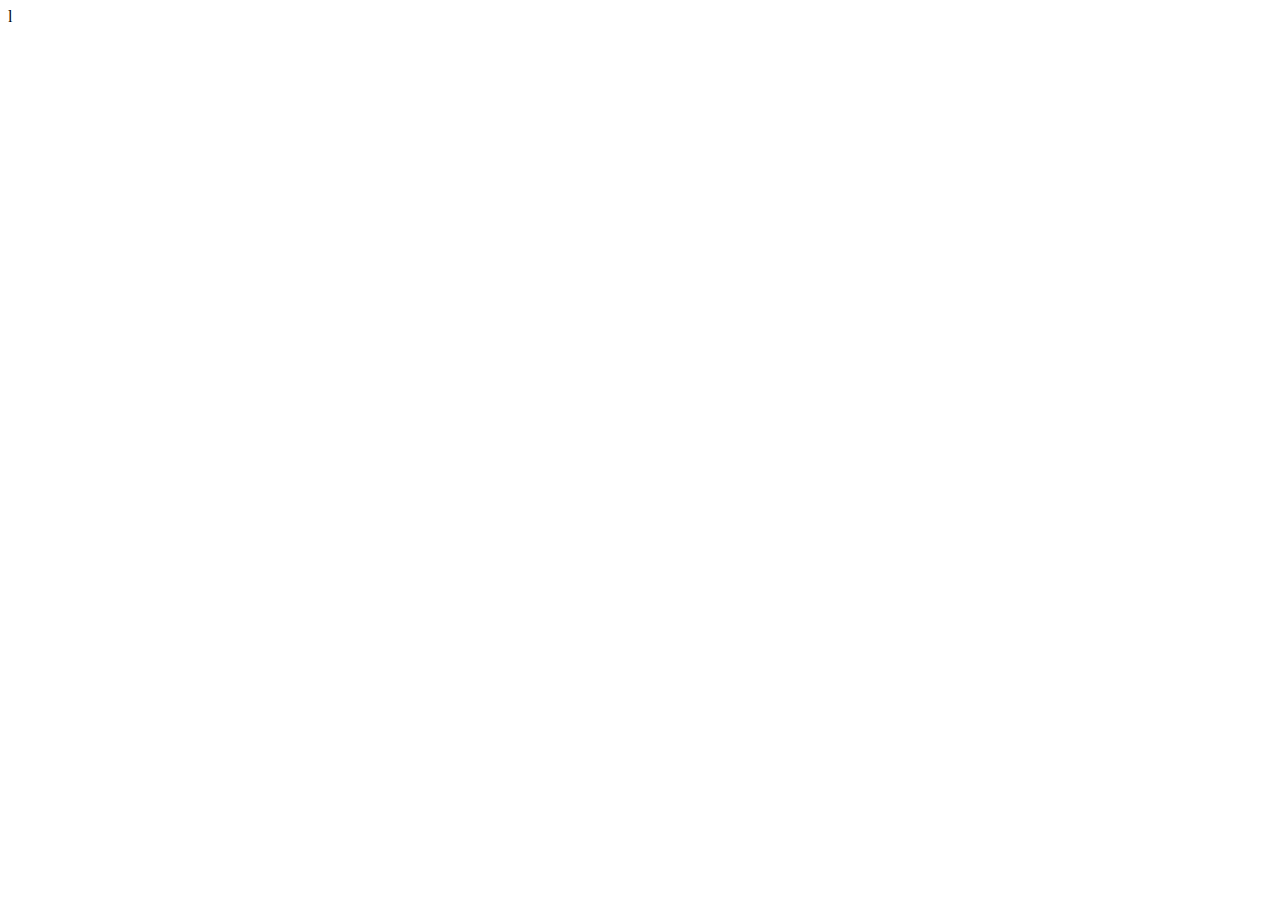
==== about.html @ 7e2c0f9c "Initial commit: Setup base files, CSS, Google Font, FontAwesome; generate css reset." ====
<!DOCTYPE html>
<html lang="en">
<head>
    <meta charset="UTF-8">
    <meta name="viewport" content="width=device-width, initial-scale=1.0">
    <title>Document</title>
</head>
<body>
    
</body>
</html>l
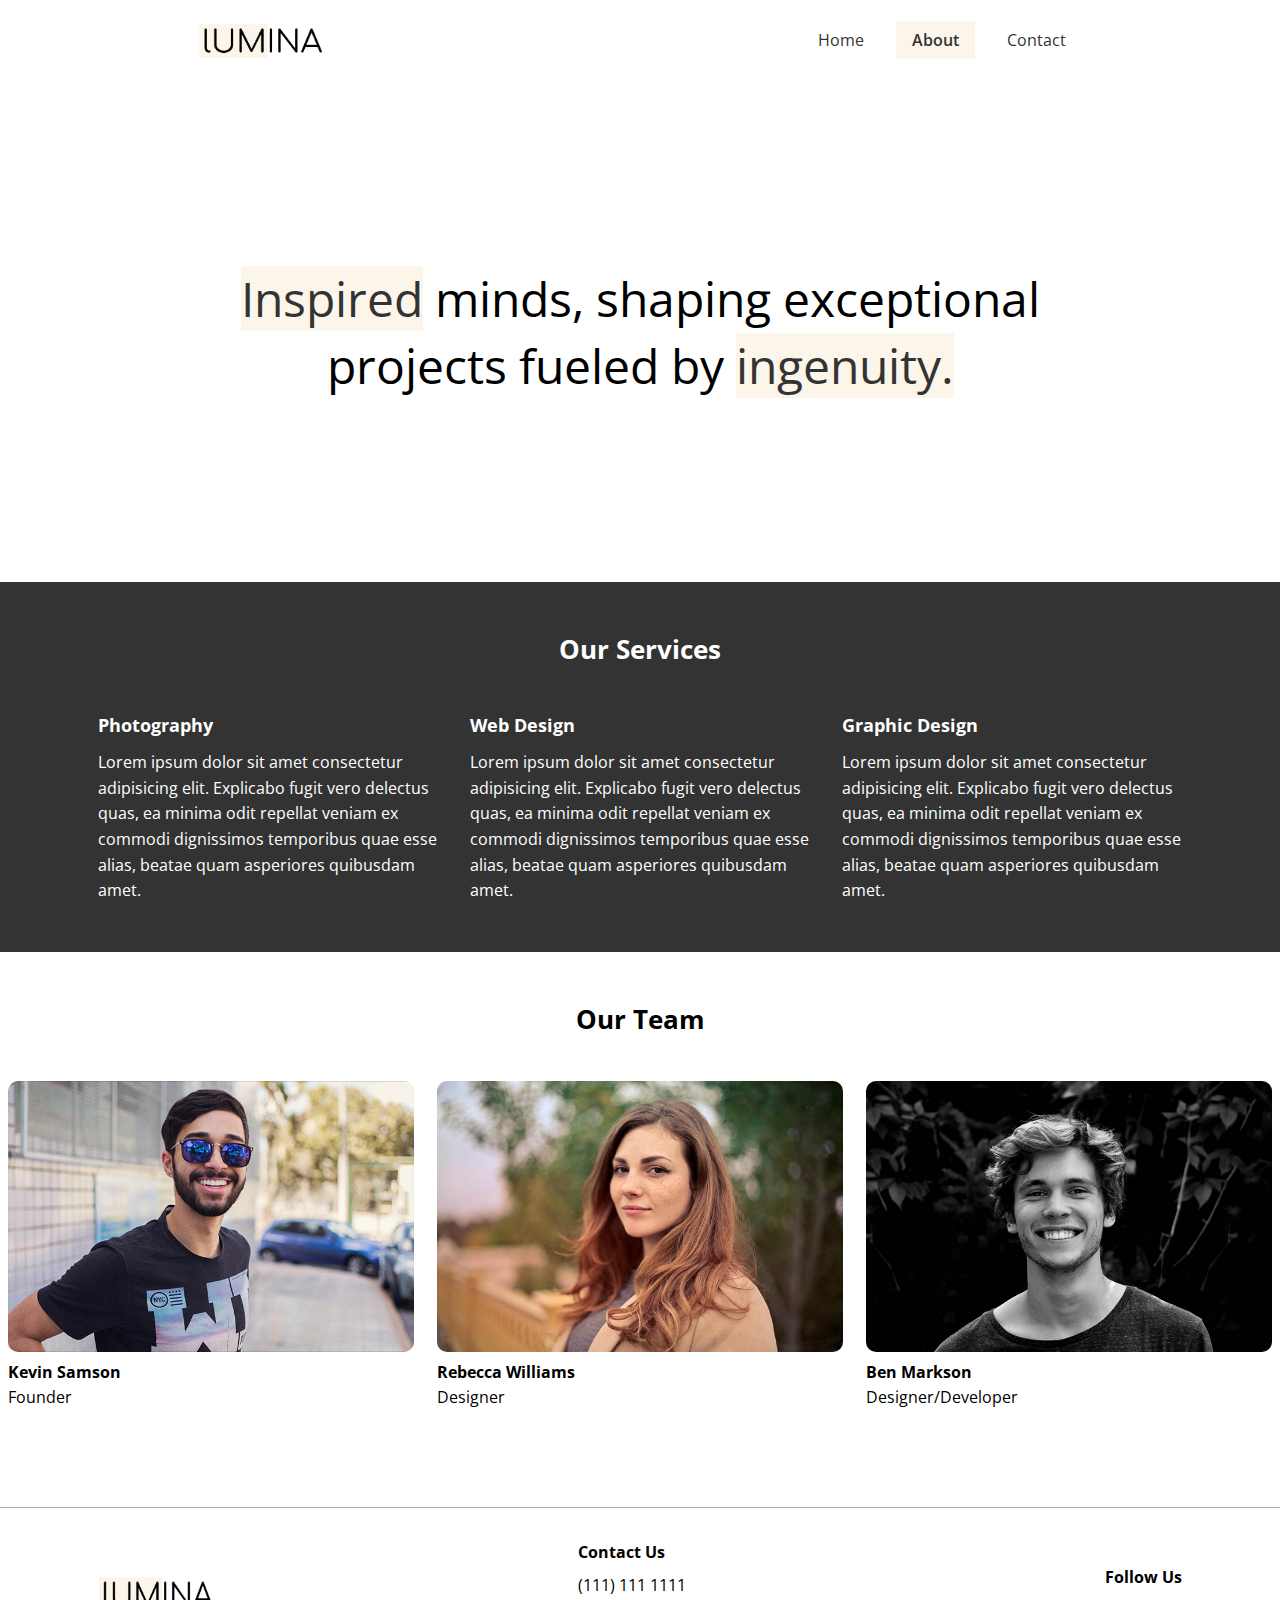
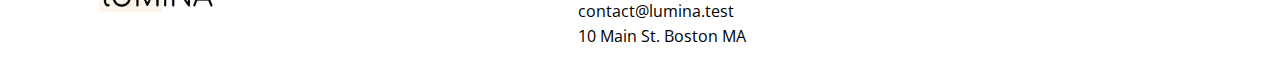
==== commit 0a7cd1eb: "Add About and Contact pages, add styling and responsiveness." ====
--- a/about.html
+++ b/about.html
@@ -3,9 +3,108 @@
 <head>
     <meta charset="UTF-8">
     <meta name="viewport" content="width=device-width, initial-scale=1.0">
-    <title>Document</title>
+    <link rel="preconnect" href="https://fonts.googleapis.com">
+    <link rel="preconnect" href="https://fonts.gstatic.com" crossorigin>
+    <link href="https://fonts.googleapis.com/css2?family=Open+Sans:ital,wght@0,300..800;1,300..800&display=swap" rel="stylesheet">
+    <link rel="stylesheet" href="https://cdnjs.cloudflare.com/ajax/libs/font-awesome/6.6.0/css/all.min.css" integrity="sha512-Kc323vGBEqzTmouAECnVceyQqyqdsSiqLQISBL29aUW4U/M7pSPA/gEUZQqv1cwx4OnYxTxve5UMg5GT6L4JJg==" crossorigin="anonymous" referrerpolicy="no-referrer" />
+    <link rel="stylesheet" href="./css/styles.css">
+    <link rel="icon" href="images/favicon.ico">
+    <title>About Lumina Creative</title>
 </head>
 <body>
-    
+
+    <header class="header">
+        <div class="container container-sm header-flex">
+            <img src="images/logo.png" alt="Lumina Creative" class="logo">
+            <ul class="main-menu">
+                <li><a href="/">Home</a</li>
+                <li><a class="current" href="about.html">About</a></li>
+                <li><a href="contact.html">Contact</a></li>
+            </ul>
+        </div>
+    </header>
+
+    <section class="hero">
+        <div class="container container-sm">
+            <h2>
+                <span class="bg-primary">Inspired</span> minds, shaping exceptional projects fueled by <span class="bg-primary">ingenuity.</span>
+            </h2>
+        </div>
+    </section>
+
+    <section class="services bg-dark">
+        <div class="container">
+            <h2 class="section-heading">Our Services</h2>
+            <div class="services-flex">
+                <div class="service-item">
+                    <h4>Photography</h4>
+                    <p>
+                        Lorem ipsum dolor sit amet consectetur adipisicing elit. Explicabo fugit vero delectus quas, ea minima odit repellat veniam ex commodi dignissimos temporibus quae esse alias, beatae quam asperiores quibusdam amet.
+                    </p>
+                </div>
+                <div class="service-item">
+                    <h4>Web Design</h4>
+                    <p>
+                        Lorem ipsum dolor sit amet consectetur adipisicing elit. Explicabo fugit vero delectus quas, ea minima odit repellat veniam ex commodi dignissimos temporibus quae esse alias, beatae quam asperiores quibusdam amet.
+                    </p>
+                </div>
+                <div class="service-item">
+                    <h4>Graphic Design</h4>
+                    <p>
+                        Lorem ipsum dolor sit amet consectetur adipisicing elit. Explicabo fugit vero delectus quas, ea minima odit repellat veniam ex commodi dignissimos temporibus quae esse alias, beatae quam asperiores quibusdam amet.
+                    </p>
+                </div>
+            </div>
+        </div>
+    </section>
+
+    <section class="team">
+        <div class="container container-lg">
+            <h2 class="section-heading">Our Team</h2>
+            <div class="team-flex">
+                <div class="team-items">
+                    <img src="images/team1.jpg" alt="Team Member">
+                    <h4>Kevin Samson</h4>
+                    <p>Founder</p>
+                </div>
+                <div class="team-items">
+                    <img src="images/team2.jpg" alt="Team Member">
+                    <h4>Rebecca Williams</h4>
+                    <p>Designer</p>
+                </div>
+                <div class="team-items">
+                    <img src="images/team3.jpg" alt="Team Member">
+                    <h4>Ben Markson</h4>
+                    <p>Designer/Developer</p>
+                </div>
+            </div>
+        </div>
+    </section>
+
+    <footer class="footer">
+        <div class="container footer-flex">
+            <img src="images/logo.png" alt="Lumina Createive">
+
+            <div>
+                <h4>Contact Us</h4>
+                <ul>
+                    <li>(111) 111 1111</li>
+                    <li>contact@lumina.test</li>
+                    <li>10 Main St. Boston MA</li>
+                </ul>
+            </div>
+
+            <div>
+                <h4>Follow Us</h4>
+                <a href="#"><i class="fab fa-facebook fa-2x"></i></a>
+                <a href="#"><i class="fab fa-twitter fa-2x"></i></a>
+                <a href="#"><i class="fab fa-instagram fa-2x"></i></a>
+                <a href="#"><i class="fab fa-pinterest fa-2x"></i></a>
+                <a href="#"><i class="fab fa-tumblr fa-2x"></i></a>
+            </div>
+
+        </div>
+    </footer>
+
 </body>
-</html>l+</html>--- a/css/styles.css
+++ b/css/styles.css
@@ -0,0 +1,280 @@
+* {
+    margin: 0;
+    padding: 0;
+    box-sizing: border-box;
+}
+
+:root {
+    --primary-color: #fcf5e9;
+    --dark-color: #333;
+    --container-normal: 1100px;
+    --container-wide: 1400px;
+    --container-narrow: 900px
+}
+
+body {
+    font-family: 'Open Sans', sans-serif;
+    line-height: 1.6;
+}
+
+a {
+    text-decoration: none;
+    color: #333;
+}
+
+ul {
+    list-style: none;
+}
+
+img {
+    max-width: 100%;
+}
+
+/* Utility classes */
+.bg-primary {
+    background: var(--primary-color);
+    color: var(--dark-color);
+}
+
+.bg-dark {
+    background-color: var(--dark-color);
+    color: white;
+}
+
+.bg-dark .bg-primary {
+    padding: 0 0.3rem;
+}
+
+.btn {
+    display: inline-block;
+    padding: 1rem 2rem;
+    border: 1px solid #333;
+    background: transparent;
+    font-family: inherit;
+    font-size: inherit;
+    cursor: pointer;
+}
+
+.btn:hover {
+    background: #333;
+    color: white;
+}
+
+.visually-hidden {
+    clip: rect(0 0 0 0);
+    clip-path: inset(50%);
+    height: 1px;
+    overflow: hidden;
+    position: absolute;
+    white-space: nowrap;
+    width: 1px;
+}
+
+.section-heading {
+    font-size: 1.6rem;
+    text-align: center;
+    margin-bottom: 40px;
+}
+
+/* Container */
+.container {
+    max-width: var(--container-normal);
+    margin: 0 auto;
+    padding: 0 0.5rem;
+}
+
+.container-lg {
+    max-width: var(--container-wide);
+}
+
+.container-sm {
+    max-width: var(--container-narrow);
+}
+
+/* Header */
+.header {
+    margin: 1.5rem auto;
+}
+
+.header .logo {
+    width: 130px;
+}
+
+.header .header-flex {
+    display: flex;
+    justify-content: space-between;
+    align-items: center;
+}
+
+.header .main-menu {
+    display: flex;
+    gap: 1rem;
+}
+
+.header .main-menu a {
+    padding: 0.5rem 1rem;
+}
+
+.header .main-menu a:hover {
+    background: var(--primary-color);
+}
+
+.current {
+    background: var(--primary-color);
+    font-weight: 600;
+}
+
+/* Hero */
+.hero {
+    height: 500px;
+    display: flex;
+    justify-content: center;
+    align-items: center;
+    text-align: center;
+}
+
+.hero h2 {
+    font-size: 3rem;
+    line-height: 1.4;
+    font-weight: normal;
+}
+
+.gallery-flex {
+    display: flex;
+    justify-content: center;
+    gap: 20px;
+    flex-wrap: wrap;
+}
+
+.gallery-item {
+    width: calc(33.333% - 20px);
+    border-radius: 8px;
+}
+
+.gallery-item img {
+    border-radius: 10px;
+}
+
+.gallery-item:hover {
+    opacity: 0.9;
+}
+
+/*Footer */
+.footer {
+    border-top: 1px solid #aaa;
+    padding: 2rem 1.5rem;
+    margin-top: 2rem;
+}
+
+.footer .footer-flex {
+    display: flex;
+    justify-content: space-between;
+    align-items: center;
+}
+
+.footer img {
+    width: 120px;
+    height: 35px;
+}
+
+.footer h4 {
+    font-size: 1rem;
+    margin-bottom: 0.5rem;
+}
+
+.footer a {
+    margin: 0.2rem;
+}
+
+/* Services */
+.services {
+    padding: 3rem 4rem;
+}
+
+.services-flex {
+    display: flex;
+    gap: 2rem;
+}
+
+.service-item h4 {
+    font-size: 1.1rem;
+    margin-bottom: 0.7rem;
+}
+
+/* Team */
+.team {
+    padding: 3rem 0 4rem;
+}
+
+.team-flex {
+    display: flex;
+    gap: 1.4rem;
+}
+
+.team img {
+    border-radius: 10px;
+}
+
+/* Contact */
+.contact {
+    padding: 3rem 0 4rem;
+}
+
+.contact p {
+    text-align: center;
+    margin-bottom: 2rem;
+}
+
+.form-group {
+    margin: 2rem 0;
+}
+
+.contact input,
+.contact textarea {
+    border: none;
+    border-bottom: 1px #333 solid;
+    width: 100%;
+    font-family: inherit;
+    font-size: inherit;
+    padding-bottom: 1rem;
+}
+
+.contact textarea {
+    height: 200px;
+}
+
+.contact input:focus,
+.contact textarea:focus {
+    outline: 0;
+}
+
+.contact button {
+    width: 100%;
+}
+
+/* Media queries */
+@media(max-width: 768px) {
+    .header .header-flex, 
+    .footer .footer-flex, 
+    .services .services-flex, 
+    .team .team-flex {
+        flex-direction: column;
+        gap: 1.5rem;
+    }
+
+    .hero {
+        height: 300px;
+    }
+
+    .hero h2 {
+        font-size: 1.8rem;
+    }
+
+    .gallery-item {
+        width: calc(50% - 20px);
+    }
+
+    .footer .footer-flex {
+        text-align: center;
+    }
+}